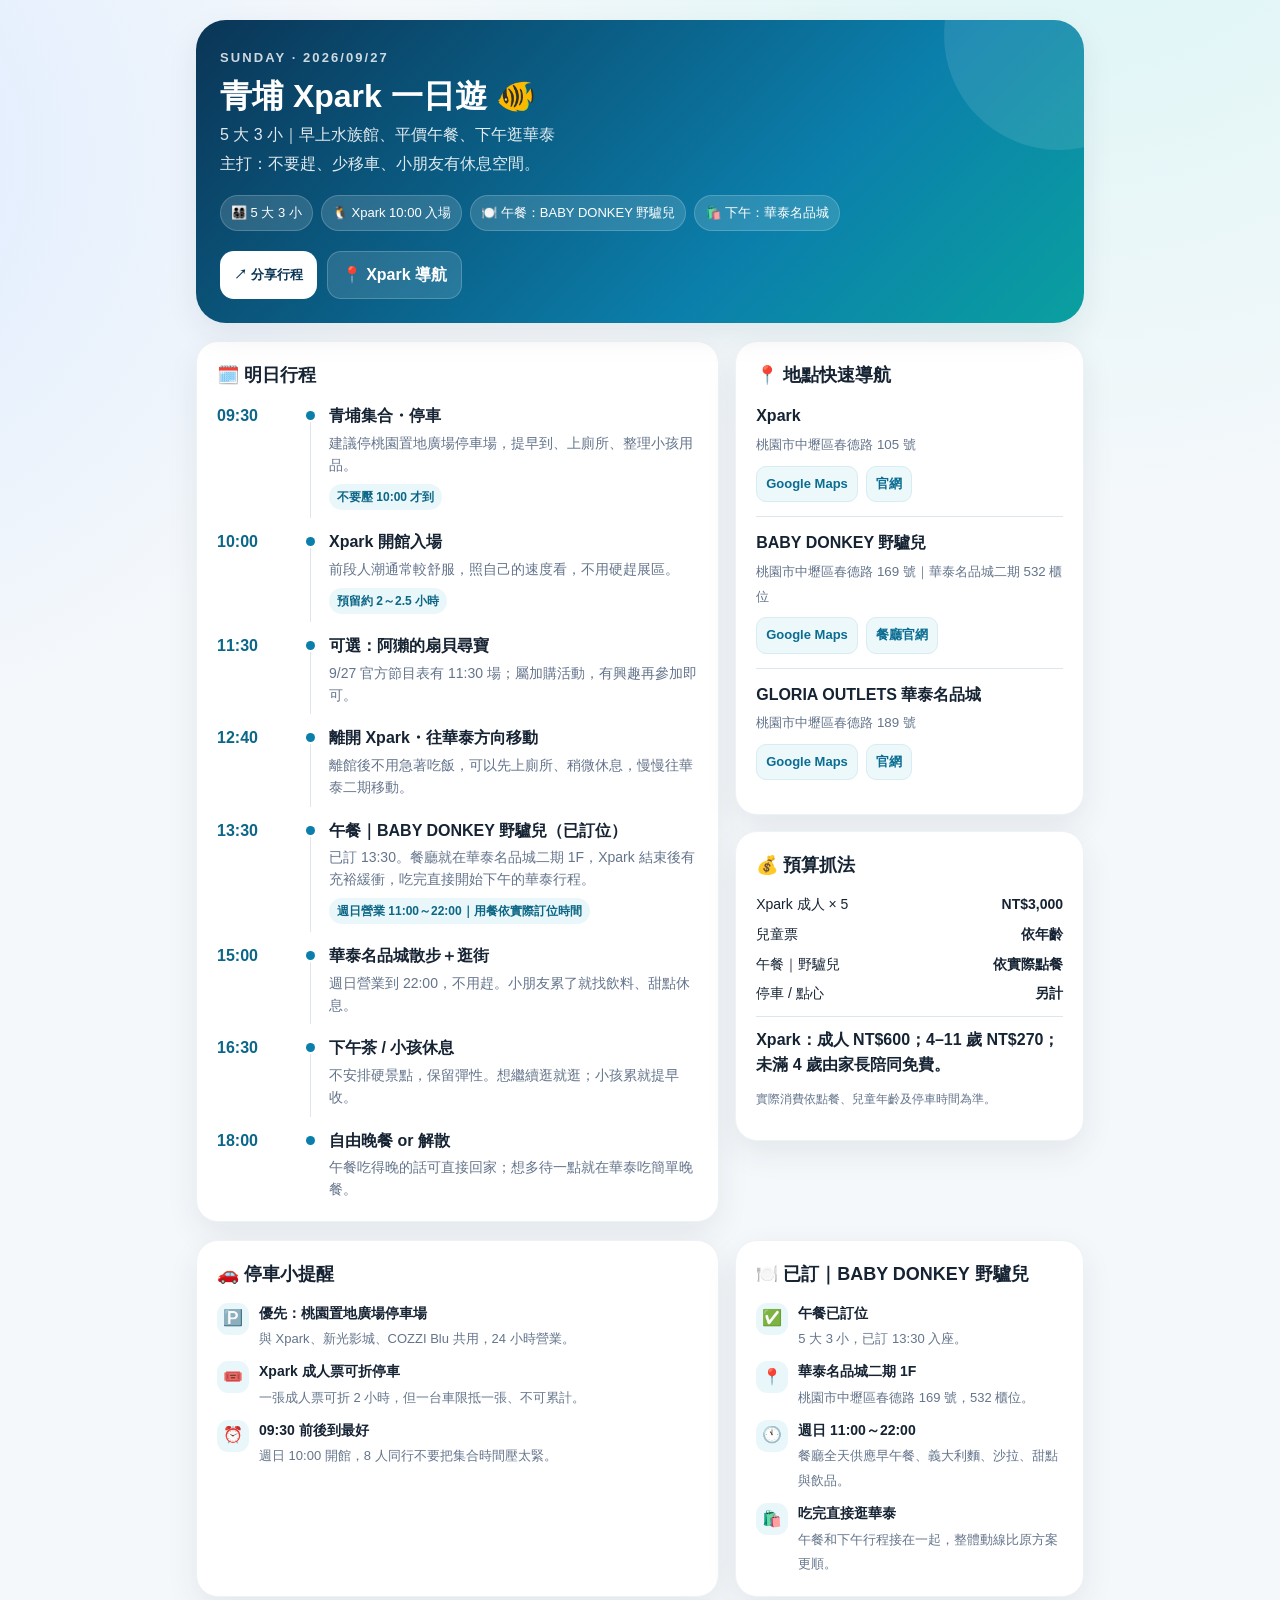
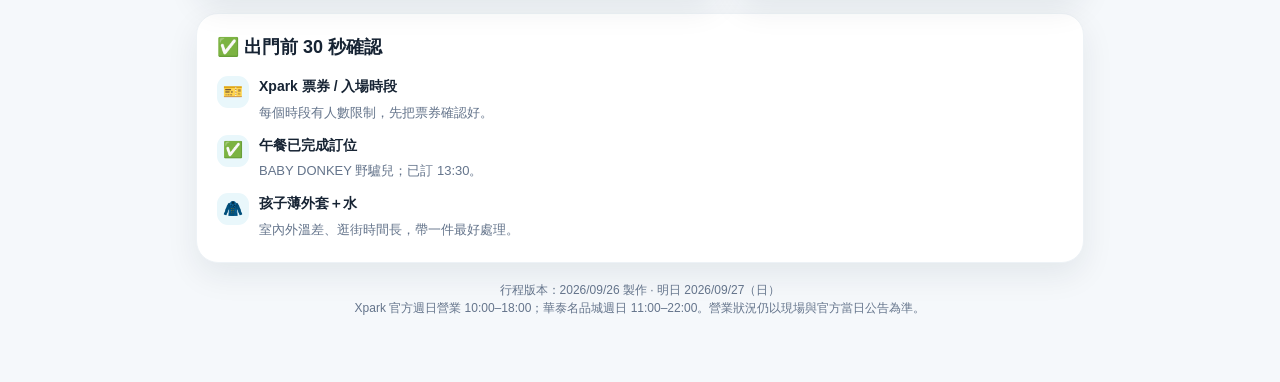
==== index.html @ 24ee6518 "Add Xpark day trip itinerary" ====
<!DOCTYPE html>
<html lang="zh-Hant">
<head>
  <meta charset="utf-8" />
  <meta name="viewport" content="width=device-width, initial-scale=1, viewport-fit=cover" />
  <meta name="theme-color" content="#0b2239" />
  <title>9/27 青埔 Xpark 一日遊｜5大3小</title>
  <style>
    :root{
      --bg:#f5f8fb;
      --card:#ffffff;
      --ink:#162333;
      --muted:#64748b;
      --line:#dde6ef;
      --accent:#0b7fab;
      --accent2:#00a0a0;
      --soft:#e9f7fb;
      --warm:#fff7e8;
      --shadow:0 12px 32px rgba(15,35,55,.08);
      --radius:22px;
    }
    *{box-sizing:border-box}
    html{scroll-behavior:smooth}
    body{
      margin:0;
      font-family:-apple-system,BlinkMacSystemFont,"PingFang TC","Noto Sans TC","Segoe UI",sans-serif;
      color:var(--ink);
      background:
        radial-gradient(circle at 85% -10%, #d9f5f5 0, transparent 30%),
        radial-gradient(circle at -15% 8%, #ddebff 0, transparent 25%),
        var(--bg);
      line-height:1.55;
    }
    .wrap{max-width:920px;margin:0 auto;padding:20px 16px 64px}
    .hero{
      background:linear-gradient(135deg,#0a3556,#0b7fab 65%,#0aa0a0);
      color:#fff;border-radius:30px;padding:28px 24px 24px;
      box-shadow:var(--shadow);position:relative;overflow:hidden;
    }
    .hero:after{
      content:"";position:absolute;width:230px;height:230px;border-radius:50%;
      right:-90px;top:-100px;background:rgba(255,255,255,.10);
    }
    .kicker{font-size:13px;letter-spacing:.16em;opacity:.8;font-weight:700}
    h1{font-size:32px;line-height:1.15;margin:10px 0 8px}
    .hero p{margin:4px 0;color:rgba(255,255,255,.88)}
    .badges{display:flex;flex-wrap:wrap;gap:8px;margin-top:18px}
    .badge{background:rgba(255,255,255,.14);border:1px solid rgba(255,255,255,.18);padding:7px 10px;border-radius:999px;font-size:13px}
    .actions{display:flex;gap:10px;flex-wrap:wrap;margin-top:20px}
    .btn{
      appearance:none;border:0;border-radius:14px;padding:11px 14px;font-weight:700;
      text-decoration:none;display:inline-flex;align-items:center;gap:7px;cursor:pointer;
      background:#fff;color:#0b3555;
    }
    .btn.secondary{background:rgba(255,255,255,.12);color:#fff;border:1px solid rgba(255,255,255,.2)}
    .grid{display:grid;grid-template-columns:1.2fr .8fr;gap:16px;margin-top:18px}
    .card{background:var(--card);border-radius:var(--radius);padding:20px;box-shadow:var(--shadow);border:1px solid #edf2f6}
    .card h2{font-size:18px;margin:0 0 14px}
    .note{background:var(--warm);border:1px solid #f7dfaa;border-radius:16px;padding:13px 14px;font-size:14px}
    .timeline{position:relative;margin-top:2px}
    .event{display:grid;grid-template-columns:74px 18px 1fr;gap:10px;position:relative;padding:0 0 20px}
    .event:last-child{padding-bottom:0}
    .time{font-weight:800;color:#0b6688;font-variant-numeric:tabular-nums}
    .dot{position:relative}
    .dot:before{content:"";position:absolute;top:7px;left:5px;width:9px;height:9px;border-radius:50%;background:var(--accent)}
    .dot:after{content:"";position:absolute;top:18px;left:9px;width:1px;bottom:-8px;background:var(--line)}
    .event:last-child .dot:after{display:none}
    .event h3{margin:0 0 4px;font-size:16px}
    .event p{margin:0;color:var(--muted);font-size:14px}
    .pill{display:inline-block;margin-top:7px;background:var(--soft);color:#0c6685;border-radius:999px;padding:4px 8px;font-size:12px;font-weight:700}
    .place{padding:14px 0;border-top:1px solid var(--line)}
    .place:first-of-type{border-top:0;padding-top:0}
    .place strong{display:block;margin-bottom:3px}
    .place small{color:var(--muted)}
    .links{display:flex;gap:8px;flex-wrap:wrap;margin-top:9px}
    .link{
      text-decoration:none;color:#0a6d91;background:#edf8fb;border:1px solid #d6edf3;
      border-radius:10px;padding:7px 9px;font-size:13px;font-weight:700;
    }
    .budget{display:grid;grid-template-columns:1fr auto;gap:8px 14px;font-size:14px}
    .budget div:nth-child(even){font-weight:800;text-align:right}
    .sum{margin-top:11px;padding-top:11px;border-top:1px solid var(--line);font-weight:800}
    .tips{display:grid;gap:10px}
    .tip{display:flex;gap:10px;align-items:flex-start}
    .ico{width:32px;height:32px;border-radius:11px;background:var(--soft);display:grid;place-items:center;flex:0 0 auto}
    .tip b{display:block;font-size:14px;margin-bottom:2px}
    .tip span{font-size:13px;color:var(--muted)}
    .footer{margin-top:18px;text-align:center;color:var(--muted);font-size:12px}
    .mini{font-size:12px;color:var(--muted)}
    details{border-top:1px solid var(--line);padding-top:12px;margin-top:12px}
    summary{font-weight:800;cursor:pointer}
    ul{margin:8px 0 0 18px;padding:0}
    li{margin:5px 0;color:var(--muted);font-size:14px}
    @media(max-width:760px){
      .grid{grid-template-columns:1fr}
      h1{font-size:28px}
      .hero{padding:24px 20px}
      .wrap{padding:12px 12px 44px}
      .event{grid-template-columns:64px 16px 1fr;gap:8px}
    }
    @media print{
      body{background:#fff}
      .wrap{max-width:none;padding:0}
      .hero,.card{box-shadow:none}
      .actions{display:none}
      a{color:inherit;text-decoration:none}
    }
  </style>
</head>
<body>
<div class="wrap">
  <section class="hero">
    <div class="kicker">SUNDAY · 2026/09/27</div>
    <h1>青埔 Xpark 一日遊 🐠</h1>
    <p>5 大 3 小｜早上水族館、平價午餐、下午逛華泰</p>
    <p>主打：不要趕、少移車、小朋友有休息空間。</p>
    <div class="badges">
      <span class="badge">👨‍👩‍👧‍👦 5 大 3 小</span>
      <span class="badge">🐧 Xpark 10:00 入場</span>
      <span class="badge">🍽️ 午餐：BABY DONKEY 野驢兒</span>
      <span class="badge">🛍️ 下午：華泰名品城</span>
    </div>
    <div class="actions">
      <button class="btn" onclick="shareTrip()">↗ 分享行程</button>
      <a class="btn secondary" href="https://www.google.com/maps/search/?api=1&query=Xpark+桃園" target="_blank">📍 Xpark 導航</a>
    </div>
  </section>

  <div class="grid">
    <section class="card">
      <h2>🗓️ 明日行程</h2>
      <div class="timeline">
        <div class="event">
          <div class="time">09:30</div><div class="dot"></div>
          <div>
            <h3>青埔集合・停車</h3>
            <p>建議停桃園置地廣場停車場，提早到、上廁所、整理小孩用品。</p>
            <span class="pill">不要壓 10:00 才到</span>
          </div>
        </div>
        <div class="event">
          <div class="time">10:00</div><div class="dot"></div>
          <div>
            <h3>Xpark 開館入場</h3>
            <p>前段人潮通常較舒服，照自己的速度看，不用硬趕展區。</p>
            <span class="pill">預留約 2～2.5 小時</span>
          </div>
        </div>
        <div class="event">
          <div class="time">11:30</div><div class="dot"></div>
          <div>
            <h3>可選：阿獺的扇貝尋寶</h3>
            <p>9/27 官方節目表有 11:30 場；屬加購活動，有興趣再參加即可。</p>
          </div>
        </div>
        <div class="event">
          <div class="time">12:40</div><div class="dot"></div>
          <div>
            <h3>離開 Xpark・往華泰方向移動</h3>
            <p>離館後不用急著吃飯，可以先上廁所、稍微休息，慢慢往華泰二期移動。</p>
          </div>
        </div>
        <div class="event">
          <div class="time">13:30</div><div class="dot"></div>
          <div>
            <h3>午餐｜BABY DONKEY 野驢兒（已訂位）</h3>
            <p>已訂 13:30。餐廳就在華泰名品城二期 1F，Xpark 結束後有充裕緩衝，吃完直接開始下午的華泰行程。</p>
            <span class="pill">週日營業 11:00～22:00｜用餐依實際訂位時間</span>
          </div>
        </div>
        <div class="event">
          <div class="time">15:00</div><div class="dot"></div>
          <div>
            <h3>華泰名品城散步＋逛街</h3>
            <p>週日營業到 22:00，不用趕。小朋友累了就找飲料、甜點休息。</p>
          </div>
        </div>
        <div class="event">
          <div class="time">16:30</div><div class="dot"></div>
          <div>
            <h3>下午茶 / 小孩休息</h3>
            <p>不安排硬景點，保留彈性。想繼續逛就逛；小孩累就提早收。</p>
          </div>
        </div>
        <div class="event">
          <div class="time">18:00</div><div class="dot"></div>
          <div>
            <h3>自由晚餐 or 解散</h3>
            <p>午餐吃得晚的話可直接回家；想多待一點就在華泰吃簡單晚餐。</p>
          </div>
        </div>
      </div>
    </section>

    <div>
      <section class="card">
        <h2>📍 地點快速導航</h2>
        <div class="place">
          <strong>Xpark</strong>
          <small>桃園市中壢區春德路 105 號</small>
          <div class="links">
            <a class="link" target="_blank" href="https://www.google.com/maps/search/?api=1&query=Xpark+桃園市中壢區春德路105號">Google Maps</a>
            <a class="link" target="_blank" href="https://www.xpark.com.tw/">官網</a>
          </div>
        </div>
        <div class="place">
          <strong>BABY DONKEY 野驢兒</strong>
          <small>桃園市中壢區春德路 169 號｜華泰名品城二期 532 櫃位</small>
          <div class="links">
            <a class="link" target="_blank" href="https://www.google.com/maps/search/?api=1&query=BABY+DONKEY+野驢兒+華泰名品城">Google Maps</a>
            <a class="link" target="_blank" href="https://www.babydonkey.tw/">餐廳官網</a>
          </div>
        </div>
        <div class="place">
          <strong>GLORIA OUTLETS 華泰名品城</strong>
          <small>桃園市中壢區春德路 189 號</small>
          <div class="links">
            <a class="link" target="_blank" href="https://www.google.com/maps/search/?api=1&query=華泰名品城">Google Maps</a>
            <a class="link" target="_blank" href="https://www.gloriaoutlets.com/chi/">官網</a>
          </div>
        </div>
      </section>

      <section class="card" style="margin-top:16px">
        <h2>💰 預算抓法</h2>
        <div class="budget">
          <div>Xpark 成人 × 5</div><div>NT$3,000</div>
          <div>兒童票</div><div>依年齡</div>
          <div>午餐｜野驢兒</div><div>依實際點餐</div>
          <div>停車 / 點心</div><div>另計</div>
        </div>
        <div class="sum">Xpark：成人 NT$600；4–11 歲 NT$270；未滿 4 歲由家長陪同免費。</div>
        <p class="mini">實際消費依點餐、兒童年齡及停車時間為準。</p>
      </section>
    </div>
  </div>

  <div class="grid">
    <section class="card">
      <h2>🚗 停車小提醒</h2>
      <div class="tips">
        <div class="tip"><div class="ico">🅿️</div><div><b>優先：桃園置地廣場停車場</b><span>與 Xpark、新光影城、COZZI Blu 共用，24 小時營業。</span></div></div>
        <div class="tip"><div class="ico">🎟️</div><div><b>Xpark 成人票可折停車</b><span>一張成人票可折 2 小時，但一台車限抵一張、不可累計。</span></div></div>
        <div class="tip"><div class="ico">⏰</div><div><b>09:30 前後到最好</b><span>週日 10:00 開館，8 人同行不要把集合時間壓太緊。</span></div></div>
      </div>
    </section>

    <section class="card">
      <h2>🍽️ 已訂｜BABY DONKEY 野驢兒</h2>
      <div class="tips">
        <div class="tip"><div class="ico">✅</div><div><b>午餐已訂位</b><span>5 大 3 小，已訂 13:30 入座。</span></div></div>
        <div class="tip"><div class="ico">📍</div><div><b>華泰名品城二期 1F</b><span>桃園市中壢區春德路 169 號，532 櫃位。</span></div></div>
        <div class="tip"><div class="ico">🕚</div><div><b>週日 11:00～22:00</b><span>餐廳全天供應早午餐、義大利麵、沙拉、甜點與飲品。</span></div></div>
        <div class="tip"><div class="ico">🛍️</div><div><b>吃完直接逛華泰</b><span>午餐和下午行程接在一起，整體動線比原方案更順。</span></div></div>
      </div>
    </section>
  </div>

  <section class="card" style="margin-top:16px">
    <h2>✅ 出門前 30 秒確認</h2>
    <div class="tips">
      <div class="tip"><div class="ico">🎫</div><div><b>Xpark 票券 / 入場時段</b><span>每個時段有人數限制，先把票券確認好。</span></div></div>
      <div class="tip"><div class="ico">✅</div><div><b>午餐已完成訂位</b><span>BABY DONKEY 野驢兒；已訂 13:30。</span></div></div>
      <div class="tip"><div class="ico">🧥</div><div><b>孩子薄外套＋水</b><span>室內外溫差、逛街時間長，帶一件最好處理。</span></div></div>
    </div>
  </section>

  <div class="footer">
    行程版本：2026/09/26 製作 · 明日 2026/09/27（日）<br>
    Xpark 官方週日營業 10:00–18:00；華泰名品城週日 11:00–22:00。營業狀況仍以現場與官方當日公告為準。
  </div>
</div>

<script>
async function shareTrip(){
  const data = {
    title: '9/27 青埔 Xpark 一日遊',
    text: '明天 5 大 3 小：10:00 Xpark → 13:30 BABY DONKEY 野驢兒 → 15:00 華泰名品城'
  };
  try{
    if(navigator.share){
      await navigator.share(data);
    }else{
      await navigator.clipboard.writeText(data.text);
      alert('行程重點已複製，可以貼到 LINE！');
    }
  }catch(e){}
}
</script>
</body>
</html>
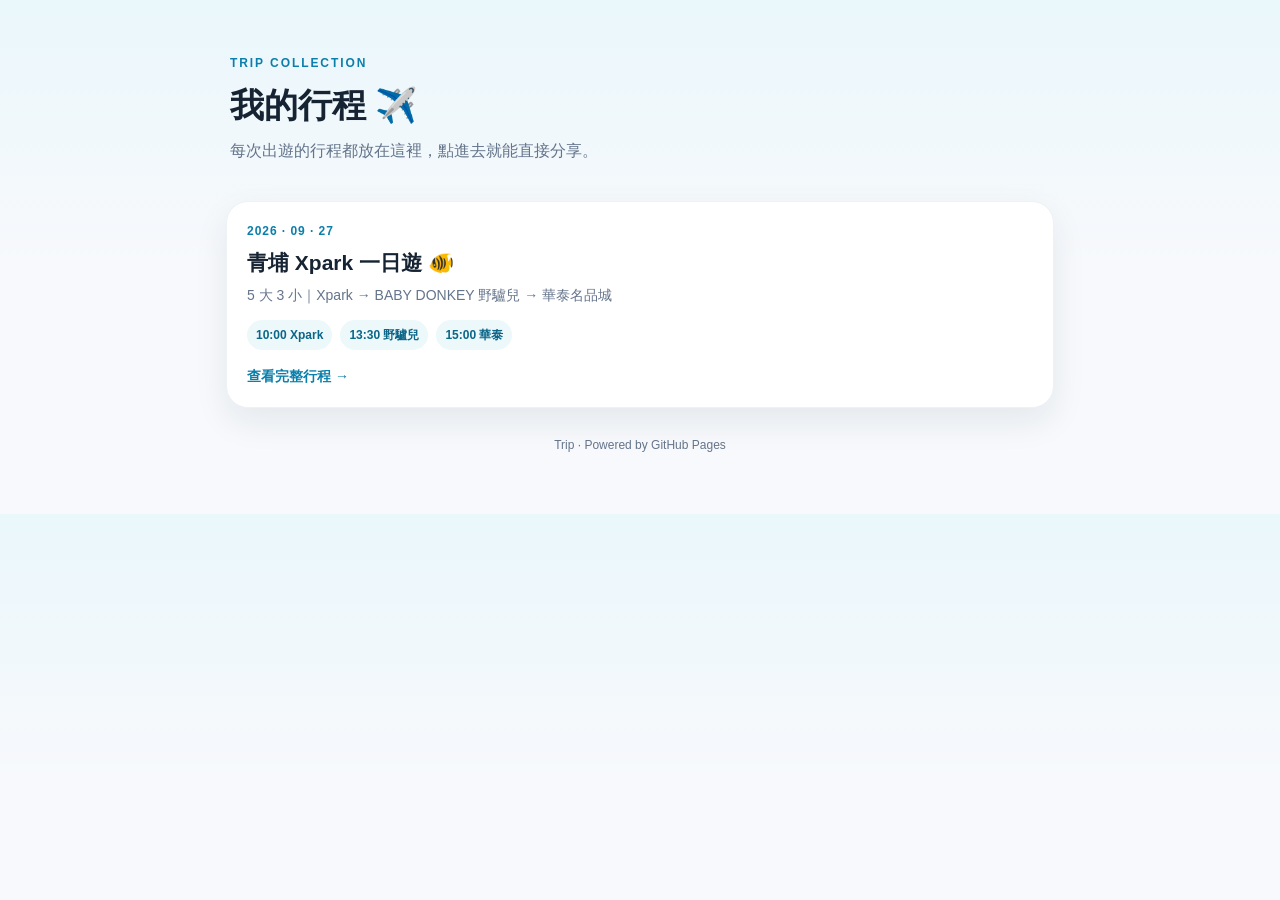
==== commit 26935fae: "Turn Trip root into itinerary hub" ====
--- a/index.html
+++ b/index.html
@@ -1,291 +1,49 @@
 <!DOCTYPE html>
 <html lang="zh-Hant">
 <head>
-  <meta charset="utf-8" />
-  <meta name="viewport" content="width=device-width, initial-scale=1, viewport-fit=cover" />
-  <meta name="theme-color" content="#0b2239" />
-  <title>9/27 青埔 Xpark 一日遊｜5大3小</title>
-  <style>
-    :root{
-      --bg:#f5f8fb;
-      --card:#ffffff;
-      --ink:#162333;
-      --muted:#64748b;
-      --line:#dde6ef;
-      --accent:#0b7fab;
-      --accent2:#00a0a0;
-      --soft:#e9f7fb;
-      --warm:#fff7e8;
-      --shadow:0 12px 32px rgba(15,35,55,.08);
-      --radius:22px;
-    }
-    *{box-sizing:border-box}
-    html{scroll-behavior:smooth}
-    body{
-      margin:0;
-      font-family:-apple-system,BlinkMacSystemFont,"PingFang TC","Noto Sans TC","Segoe UI",sans-serif;
-      color:var(--ink);
-      background:
-        radial-gradient(circle at 85% -10%, #d9f5f5 0, transparent 30%),
-        radial-gradient(circle at -15% 8%, #ddebff 0, transparent 25%),
-        var(--bg);
-      line-height:1.55;
-    }
-    .wrap{max-width:920px;margin:0 auto;padding:20px 16px 64px}
-    .hero{
-      background:linear-gradient(135deg,#0a3556,#0b7fab 65%,#0aa0a0);
-      color:#fff;border-radius:30px;padding:28px 24px 24px;
-      box-shadow:var(--shadow);position:relative;overflow:hidden;
-    }
-    .hero:after{
-      content:"";position:absolute;width:230px;height:230px;border-radius:50%;
-      right:-90px;top:-100px;background:rgba(255,255,255,.10);
-    }
-    .kicker{font-size:13px;letter-spacing:.16em;opacity:.8;font-weight:700}
-    h1{font-size:32px;line-height:1.15;margin:10px 0 8px}
-    .hero p{margin:4px 0;color:rgba(255,255,255,.88)}
-    .badges{display:flex;flex-wrap:wrap;gap:8px;margin-top:18px}
-    .badge{background:rgba(255,255,255,.14);border:1px solid rgba(255,255,255,.18);padding:7px 10px;border-radius:999px;font-size:13px}
-    .actions{display:flex;gap:10px;flex-wrap:wrap;margin-top:20px}
-    .btn{
-      appearance:none;border:0;border-radius:14px;padding:11px 14px;font-weight:700;
-      text-decoration:none;display:inline-flex;align-items:center;gap:7px;cursor:pointer;
-      background:#fff;color:#0b3555;
-    }
-    .btn.secondary{background:rgba(255,255,255,.12);color:#fff;border:1px solid rgba(255,255,255,.2)}
-    .grid{display:grid;grid-template-columns:1.2fr .8fr;gap:16px;margin-top:18px}
-    .card{background:var(--card);border-radius:var(--radius);padding:20px;box-shadow:var(--shadow);border:1px solid #edf2f6}
-    .card h2{font-size:18px;margin:0 0 14px}
-    .note{background:var(--warm);border:1px solid #f7dfaa;border-radius:16px;padding:13px 14px;font-size:14px}
-    .timeline{position:relative;margin-top:2px}
-    .event{display:grid;grid-template-columns:74px 18px 1fr;gap:10px;position:relative;padding:0 0 20px}
-    .event:last-child{padding-bottom:0}
-    .time{font-weight:800;color:#0b6688;font-variant-numeric:tabular-nums}
-    .dot{position:relative}
-    .dot:before{content:"";position:absolute;top:7px;left:5px;width:9px;height:9px;border-radius:50%;background:var(--accent)}
-    .dot:after{content:"";position:absolute;top:18px;left:9px;width:1px;bottom:-8px;background:var(--line)}
-    .event:last-child .dot:after{display:none}
-    .event h3{margin:0 0 4px;font-size:16px}
-    .event p{margin:0;color:var(--muted);font-size:14px}
-    .pill{display:inline-block;margin-top:7px;background:var(--soft);color:#0c6685;border-radius:999px;padding:4px 8px;font-size:12px;font-weight:700}
-    .place{padding:14px 0;border-top:1px solid var(--line)}
-    .place:first-of-type{border-top:0;padding-top:0}
-    .place strong{display:block;margin-bottom:3px}
-    .place small{color:var(--muted)}
-    .links{display:flex;gap:8px;flex-wrap:wrap;margin-top:9px}
-    .link{
-      text-decoration:none;color:#0a6d91;background:#edf8fb;border:1px solid #d6edf3;
-      border-radius:10px;padding:7px 9px;font-size:13px;font-weight:700;
-    }
-    .budget{display:grid;grid-template-columns:1fr auto;gap:8px 14px;font-size:14px}
-    .budget div:nth-child(even){font-weight:800;text-align:right}
-    .sum{margin-top:11px;padding-top:11px;border-top:1px solid var(--line);font-weight:800}
-    .tips{display:grid;gap:10px}
-    .tip{display:flex;gap:10px;align-items:flex-start}
-    .ico{width:32px;height:32px;border-radius:11px;background:var(--soft);display:grid;place-items:center;flex:0 0 auto}
-    .tip b{display:block;font-size:14px;margin-bottom:2px}
-    .tip span{font-size:13px;color:var(--muted)}
-    .footer{margin-top:18px;text-align:center;color:var(--muted);font-size:12px}
-    .mini{font-size:12px;color:var(--muted)}
-    details{border-top:1px solid var(--line);padding-top:12px;margin-top:12px}
-    summary{font-weight:800;cursor:pointer}
-    ul{margin:8px 0 0 18px;padding:0}
-    li{margin:5px 0;color:var(--muted);font-size:14px}
-    @media(max-width:760px){
-      .grid{grid-template-columns:1fr}
-      h1{font-size:28px}
-      .hero{padding:24px 20px}
-      .wrap{padding:12px 12px 44px}
-      .event{grid-template-columns:64px 16px 1fr;gap:8px}
-    }
-    @media print{
-      body{background:#fff}
-      .wrap{max-width:none;padding:0}
-      .hero,.card{box-shadow:none}
-      .actions{display:none}
-      a{color:inherit;text-decoration:none}
-    }
-  </style>
+<meta charset="utf-8">
+<meta name="viewport" content="width=device-width, initial-scale=1">
+<meta name="theme-color" content="#0b2239">
+<title>Trip｜Edison 的行程</title>
+<style>
+:root{--bg:#f5f8fb;--card:#fff;--ink:#162333;--muted:#64748b;--accent:#0b7fab;--line:#e4ebf1;--shadow:0 14px 34px rgba(15,35,55,.08)}
+*{box-sizing:border-box}body{margin:0;font-family:-apple-system,BlinkMacSystemFont,"PingFang TC","Noto Sans TC","Segoe UI",sans-serif;color:var(--ink);background:linear-gradient(180deg,#eaf7fb 0,#f7f9fc 260px);line-height:1.5}
+.wrap{max-width:860px;margin:auto;padding:26px 16px 60px}
+.hero{padding:28px 4px 22px}.eyebrow{font-size:12px;font-weight:800;letter-spacing:.16em;color:var(--accent)}h1{font-size:34px;margin:8px 0 8px}.sub{color:var(--muted);margin:0}
+.grid{display:grid;gap:16px;margin-top:16px}
+.card{display:block;text-decoration:none;color:inherit;background:var(--card);border:1px solid #edf2f6;border-radius:22px;padding:20px;box-shadow:var(--shadow);transition:.18s ease}
+.card:active{transform:scale(.99)}
+.date{font-size:12px;font-weight:800;color:var(--accent);letter-spacing:.08em}
+.card h2{font-size:21px;margin:7px 0 6px}.meta{display:flex;gap:8px;flex-wrap:wrap;margin-top:14px}
+.pill{font-size:12px;font-weight:700;background:#edf8fb;color:#0b6688;padding:6px 9px;border-radius:999px}
+.desc{font-size:14px;color:var(--muted);margin:0}
+.arrow{margin-top:16px;font-size:14px;font-weight:800;color:var(--accent)}
+.footer{margin-top:28px;color:var(--muted);font-size:12px;text-align:center}
+</style>
 </head>
 <body>
 <div class="wrap">
-  <section class="hero">
-    <div class="kicker">SUNDAY · 2026/09/27</div>
-    <h1>青埔 Xpark 一日遊 🐠</h1>
-    <p>5 大 3 小｜早上水族館、平價午餐、下午逛華泰</p>
-    <p>主打：不要趕、少移車、小朋友有休息空間。</p>
-    <div class="badges">
-      <span class="badge">👨‍👩‍👧‍👦 5 大 3 小</span>
-      <span class="badge">🐧 Xpark 10:00 入場</span>
-      <span class="badge">🍽️ 午餐：BABY DONKEY 野驢兒</span>
-      <span class="badge">🛍️ 下午：華泰名品城</span>
-    </div>
-    <div class="actions">
-      <button class="btn" onclick="shareTrip()">↗ 分享行程</button>
-      <a class="btn secondary" href="https://www.google.com/maps/search/?api=1&query=Xpark+桃園" target="_blank">📍 Xpark 導航</a>
-    </div>
-  </section>
+  <header class="hero">
+    <div class="eyebrow">TRIP COLLECTION</div>
+    <h1>我的行程 ✈️</h1>
+    <p class="sub">每次出遊的行程都放在這裡，點進去就能直接分享。</p>
+  </header>
 
-  <div class="grid">
-    <section class="card">
-      <h2>🗓️ 明日行程</h2>
-      <div class="timeline">
-        <div class="event">
-          <div class="time">09:30</div><div class="dot"></div>
-          <div>
-            <h3>青埔集合・停車</h3>
-            <p>建議停桃園置地廣場停車場，提早到、上廁所、整理小孩用品。</p>
-            <span class="pill">不要壓 10:00 才到</span>
-          </div>
-        </div>
-        <div class="event">
-          <div class="time">10:00</div><div class="dot"></div>
-          <div>
-            <h3>Xpark 開館入場</h3>
-            <p>前段人潮通常較舒服，照自己的速度看，不用硬趕展區。</p>
-            <span class="pill">預留約 2～2.5 小時</span>
-          </div>
-        </div>
-        <div class="event">
-          <div class="time">11:30</div><div class="dot"></div>
-          <div>
-            <h3>可選：阿獺的扇貝尋寶</h3>
-            <p>9/27 官方節目表有 11:30 場；屬加購活動，有興趣再參加即可。</p>
-          </div>
-        </div>
-        <div class="event">
-          <div class="time">12:40</div><div class="dot"></div>
-          <div>
-            <h3>離開 Xpark・往華泰方向移動</h3>
-            <p>離館後不用急著吃飯，可以先上廁所、稍微休息，慢慢往華泰二期移動。</p>
-          </div>
-        </div>
-        <div class="event">
-          <div class="time">13:30</div><div class="dot"></div>
-          <div>
-            <h3>午餐｜BABY DONKEY 野驢兒（已訂位）</h3>
-            <p>已訂 13:30。餐廳就在華泰名品城二期 1F，Xpark 結束後有充裕緩衝，吃完直接開始下午的華泰行程。</p>
-            <span class="pill">週日營業 11:00～22:00｜用餐依實際訂位時間</span>
-          </div>
-        </div>
-        <div class="event">
-          <div class="time">15:00</div><div class="dot"></div>
-          <div>
-            <h3>華泰名品城散步＋逛街</h3>
-            <p>週日營業到 22:00，不用趕。小朋友累了就找飲料、甜點休息。</p>
-          </div>
-        </div>
-        <div class="event">
-          <div class="time">16:30</div><div class="dot"></div>
-          <div>
-            <h3>下午茶 / 小孩休息</h3>
-            <p>不安排硬景點，保留彈性。想繼續逛就逛；小孩累就提早收。</p>
-          </div>
-        </div>
-        <div class="event">
-          <div class="time">18:00</div><div class="dot"></div>
-          <div>
-            <h3>自由晚餐 or 解散</h3>
-            <p>午餐吃得晚的話可直接回家；想多待一點就在華泰吃簡單晚餐。</p>
-          </div>
-        </div>
+  <main class="grid">
+    <a class="card" href="./xpark-2026-09-27/">
+      <div class="date">2026 · 09 · 27</div>
+      <h2>青埔 Xpark 一日遊 🐠</h2>
+      <p class="desc">5 大 3 小｜Xpark → BABY DONKEY 野驢兒 → 華泰名品城</p>
+      <div class="meta">
+        <span class="pill">10:00 Xpark</span>
+        <span class="pill">13:30 野驢兒</span>
+        <span class="pill">15:00 華泰</span>
       </div>
-    </section>
+      <div class="arrow">查看完整行程 →</div>
+    </a>
+  </main>
 
-    <div>
-      <section class="card">
-        <h2>📍 地點快速導航</h2>
-        <div class="place">
-          <strong>Xpark</strong>
-          <small>桃園市中壢區春德路 105 號</small>
-          <div class="links">
-            <a class="link" target="_blank" href="https://www.google.com/maps/search/?api=1&query=Xpark+桃園市中壢區春德路105號">Google Maps</a>
-            <a class="link" target="_blank" href="https://www.xpark.com.tw/">官網</a>
-          </div>
-        </div>
-        <div class="place">
-          <strong>BABY DONKEY 野驢兒</strong>
-          <small>桃園市中壢區春德路 169 號｜華泰名品城二期 532 櫃位</small>
-          <div class="links">
-            <a class="link" target="_blank" href="https://www.google.com/maps/search/?api=1&query=BABY+DONKEY+野驢兒+華泰名品城">Google Maps</a>
-            <a class="link" target="_blank" href="https://www.babydonkey.tw/">餐廳官網</a>
-          </div>
-        </div>
-        <div class="place">
-          <strong>GLORIA OUTLETS 華泰名品城</strong>
-          <small>桃園市中壢區春德路 189 號</small>
-          <div class="links">
-            <a class="link" target="_blank" href="https://www.google.com/maps/search/?api=1&query=華泰名品城">Google Maps</a>
-            <a class="link" target="_blank" href="https://www.gloriaoutlets.com/chi/">官網</a>
-          </div>
-        </div>
-      </section>
-
-      <section class="card" style="margin-top:16px">
-        <h2>💰 預算抓法</h2>
-        <div class="budget">
-          <div>Xpark 成人 × 5</div><div>NT$3,000</div>
-          <div>兒童票</div><div>依年齡</div>
-          <div>午餐｜野驢兒</div><div>依實際點餐</div>
-          <div>停車 / 點心</div><div>另計</div>
-        </div>
-        <div class="sum">Xpark：成人 NT$600；4–11 歲 NT$270；未滿 4 歲由家長陪同免費。</div>
-        <p class="mini">實際消費依點餐、兒童年齡及停車時間為準。</p>
-      </section>
-    </div>
-  </div>
-
-  <div class="grid">
-    <section class="card">
-      <h2>🚗 停車小提醒</h2>
-      <div class="tips">
-        <div class="tip"><div class="ico">🅿️</div><div><b>優先：桃園置地廣場停車場</b><span>與 Xpark、新光影城、COZZI Blu 共用，24 小時營業。</span></div></div>
-        <div class="tip"><div class="ico">🎟️</div><div><b>Xpark 成人票可折停車</b><span>一張成人票可折 2 小時，但一台車限抵一張、不可累計。</span></div></div>
-        <div class="tip"><div class="ico">⏰</div><div><b>09:30 前後到最好</b><span>週日 10:00 開館，8 人同行不要把集合時間壓太緊。</span></div></div>
-      </div>
-    </section>
-
-    <section class="card">
-      <h2>🍽️ 已訂｜BABY DONKEY 野驢兒</h2>
-      <div class="tips">
-        <div class="tip"><div class="ico">✅</div><div><b>午餐已訂位</b><span>5 大 3 小，已訂 13:30 入座。</span></div></div>
-        <div class="tip"><div class="ico">📍</div><div><b>華泰名品城二期 1F</b><span>桃園市中壢區春德路 169 號，532 櫃位。</span></div></div>
-        <div class="tip"><div class="ico">🕚</div><div><b>週日 11:00～22:00</b><span>餐廳全天供應早午餐、義大利麵、沙拉、甜點與飲品。</span></div></div>
-        <div class="tip"><div class="ico">🛍️</div><div><b>吃完直接逛華泰</b><span>午餐和下午行程接在一起，整體動線比原方案更順。</span></div></div>
-      </div>
-    </section>
-  </div>
-
-  <section class="card" style="margin-top:16px">
-    <h2>✅ 出門前 30 秒確認</h2>
-    <div class="tips">
-      <div class="tip"><div class="ico">🎫</div><div><b>Xpark 票券 / 入場時段</b><span>每個時段有人數限制，先把票券確認好。</span></div></div>
-      <div class="tip"><div class="ico">✅</div><div><b>午餐已完成訂位</b><span>BABY DONKEY 野驢兒；已訂 13:30。</span></div></div>
-      <div class="tip"><div class="ico">🧥</div><div><b>孩子薄外套＋水</b><span>室內外溫差、逛街時間長，帶一件最好處理。</span></div></div>
-    </div>
-  </section>
-
-  <div class="footer">
-    行程版本：2026/09/26 製作 · 明日 2026/09/27（日）<br>
-    Xpark 官方週日營業 10:00–18:00；華泰名品城週日 11:00–22:00。營業狀況仍以現場與官方當日公告為準。
-  </div>
+  <div class="footer">Trip · Powered by GitHub Pages</div>
 </div>
-
-<script>
-async function shareTrip(){
-  const data = {
-    title: '9/27 青埔 Xpark 一日遊',
-    text: '明天 5 大 3 小：10:00 Xpark → 13:30 BABY DONKEY 野驢兒 → 15:00 華泰名品城'
-  };
-  try{
-    if(navigator.share){
-      await navigator.share(data);
-    }else{
-      await navigator.clipboard.writeText(data.text);
-      alert('行程重點已複製，可以貼到 LINE！');
-    }
-  }catch(e){}
-}
-</script>
 </body>
 </html>
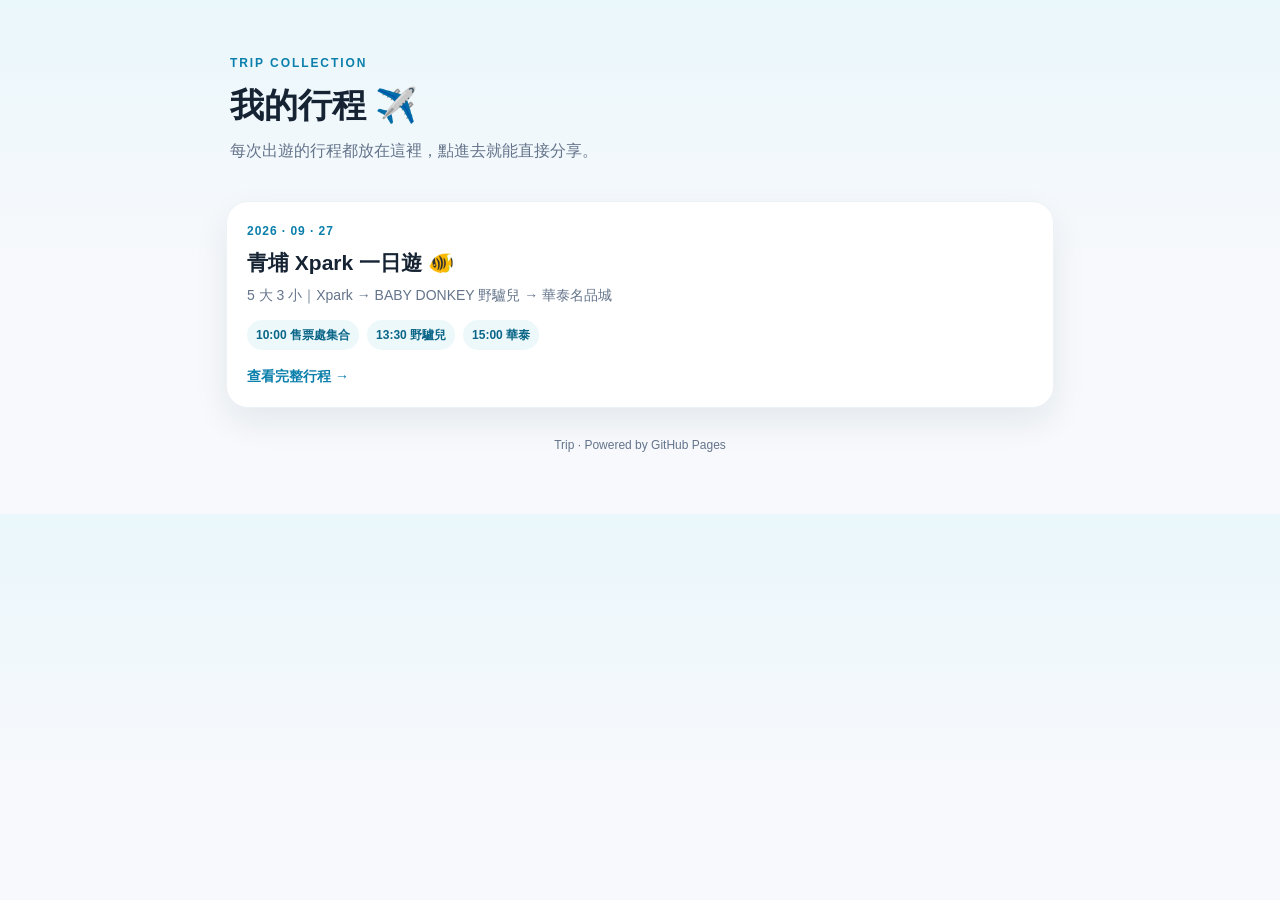
==== commit 993d4579: "Update trip hub meeting detail" ====
--- a/index.html
+++ b/index.html
@@ -35,7 +35,7 @@
       <h2>青埔 Xpark 一日遊 🐠</h2>
       <p class="desc">5 大 3 小｜Xpark → BABY DONKEY 野驢兒 → 華泰名品城</p>
       <div class="meta">
-        <span class="pill">10:00 Xpark</span>
+        <span class="pill">10:00 售票處集合</span>
         <span class="pill">13:30 野驢兒</span>
         <span class="pill">15:00 華泰</span>
       </div>
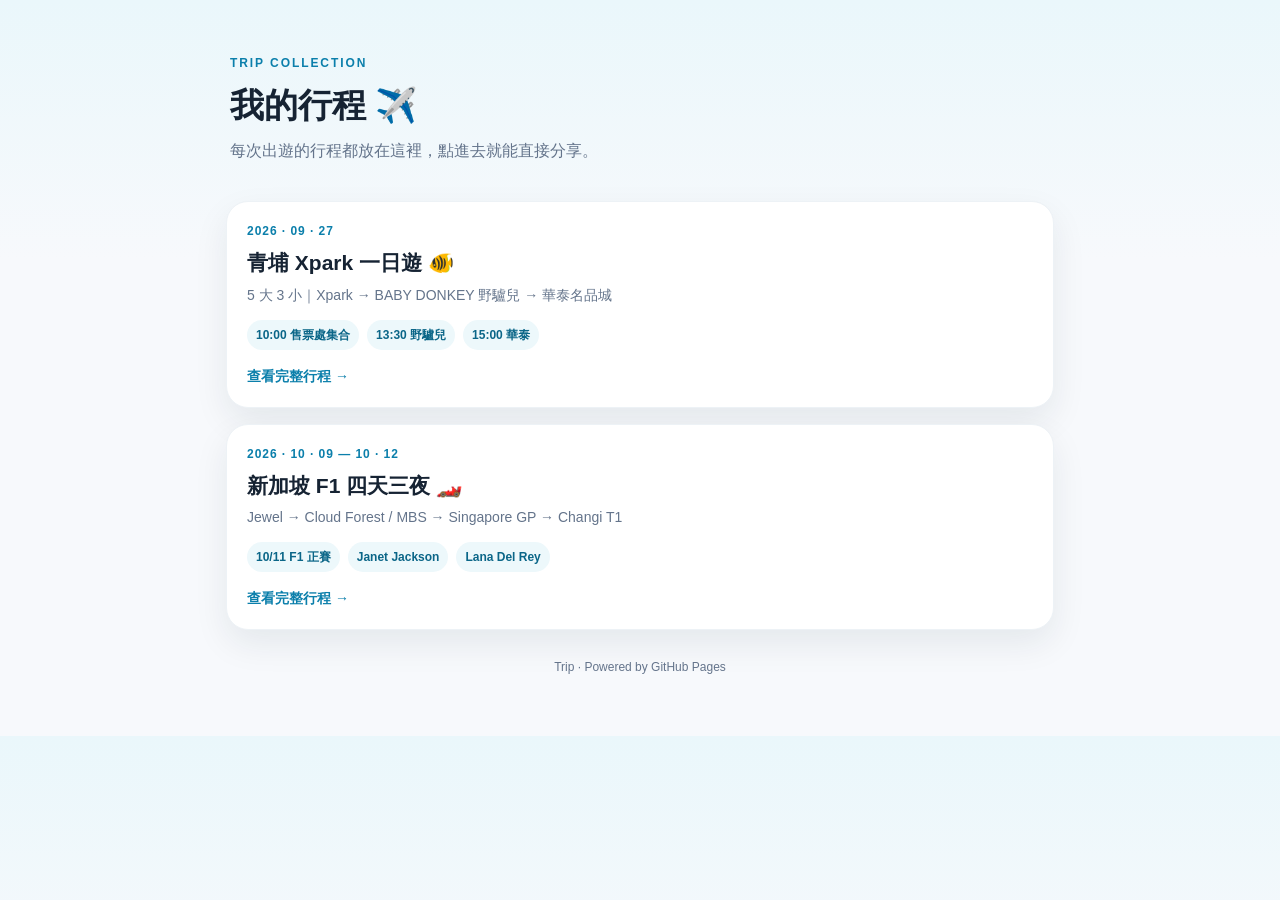
==== commit 2f011d16: "Add Singapore F1 trip to Trip homepage" ====
--- a/index.html
+++ b/index.html
@@ -41,6 +41,18 @@
       </div>
       <div class="arrow">查看完整行程 →</div>
     </a>
+
+    <a class="card" href="./singapore-f1-2026-10-09/">
+      <div class="date">2026 · 10 · 09 — 10 · 12</div>
+      <h2>新加坡 F1 四天三夜 🏎️</h2>
+      <p class="desc">Jewel → Cloud Forest / MBS → Singapore GP → Changi T1</p>
+      <div class="meta">
+        <span class="pill">10/11 F1 正賽</span>
+        <span class="pill">Janet Jackson</span>
+        <span class="pill">Lana Del Rey</span>
+      </div>
+      <div class="arrow">查看完整行程 →</div>
+    </a>
   </main>
 
   <div class="footer">Trip · Powered by GitHub Pages</div>
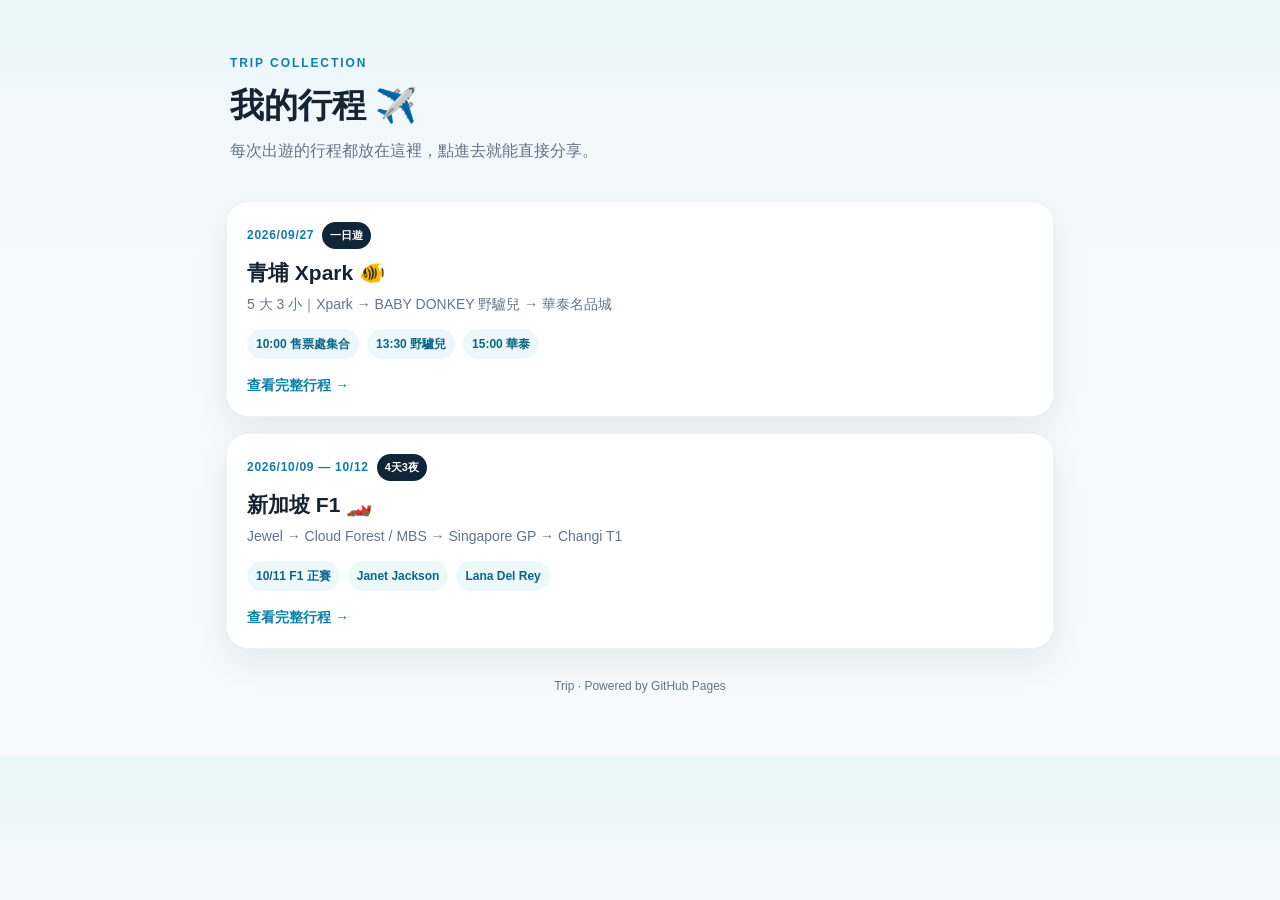
==== commit 364851aa: "Show day trip and multi-day duration labels on Trip homepage" ====
--- a/index.html
+++ b/index.html
@@ -13,8 +13,10 @@
 .grid{display:grid;gap:16px;margin-top:16px}
 .card{display:block;text-decoration:none;color:inherit;background:var(--card);border:1px solid #edf2f6;border-radius:22px;padding:20px;box-shadow:var(--shadow);transition:.18s ease}
 .card:active{transform:scale(.99)}
-.date{font-size:12px;font-weight:800;color:var(--accent);letter-spacing:.08em}
-.card h2{font-size:21px;margin:7px 0 6px}.meta{display:flex;gap:8px;flex-wrap:wrap;margin-top:14px}
+.tripline{display:flex;align-items:center;gap:8px;flex-wrap:wrap}
+.date{font-size:12px;font-weight:800;color:var(--accent);letter-spacing:.06em}
+.triptype{font-size:11px;font-weight:900;background:#102638;color:#fff;padding:5px 8px;border-radius:999px}
+.card h2{font-size:21px;margin:8px 0 6px}.meta{display:flex;gap:8px;flex-wrap:wrap;margin-top:14px}
 .pill{font-size:12px;font-weight:700;background:#edf8fb;color:#0b6688;padding:6px 9px;border-radius:999px}
 .desc{font-size:14px;color:var(--muted);margin:0}
 .arrow{margin-top:16px;font-size:14px;font-weight:800;color:var(--accent)}
@@ -31,8 +33,11 @@
 
   <main class="grid">
     <a class="card" href="./xpark-2026-09-27/">
-      <div class="date">2026 · 09 · 27</div>
-      <h2>青埔 Xpark 一日遊 🐠</h2>
+      <div class="tripline">
+        <div class="date">2026/09/27</div>
+        <span class="triptype">一日遊</span>
+      </div>
+      <h2>青埔 Xpark 🐠</h2>
       <p class="desc">5 大 3 小｜Xpark → BABY DONKEY 野驢兒 → 華泰名品城</p>
       <div class="meta">
         <span class="pill">10:00 售票處集合</span>
@@ -43,8 +48,11 @@
     </a>
 
     <a class="card" href="./singapore-f1-2026-10-09/">
-      <div class="date">2026 · 10 · 09 — 10 · 12</div>
-      <h2>新加坡 F1 四天三夜 🏎️</h2>
+      <div class="tripline">
+        <div class="date">2026/10/09 — 10/12</div>
+        <span class="triptype">4天3夜</span>
+      </div>
+      <h2>新加坡 F1 🏎️</h2>
       <p class="desc">Jewel → Cloud Forest / MBS → Singapore GP → Changi T1</p>
       <div class="meta">
         <span class="pill">10/11 F1 正賽</span>
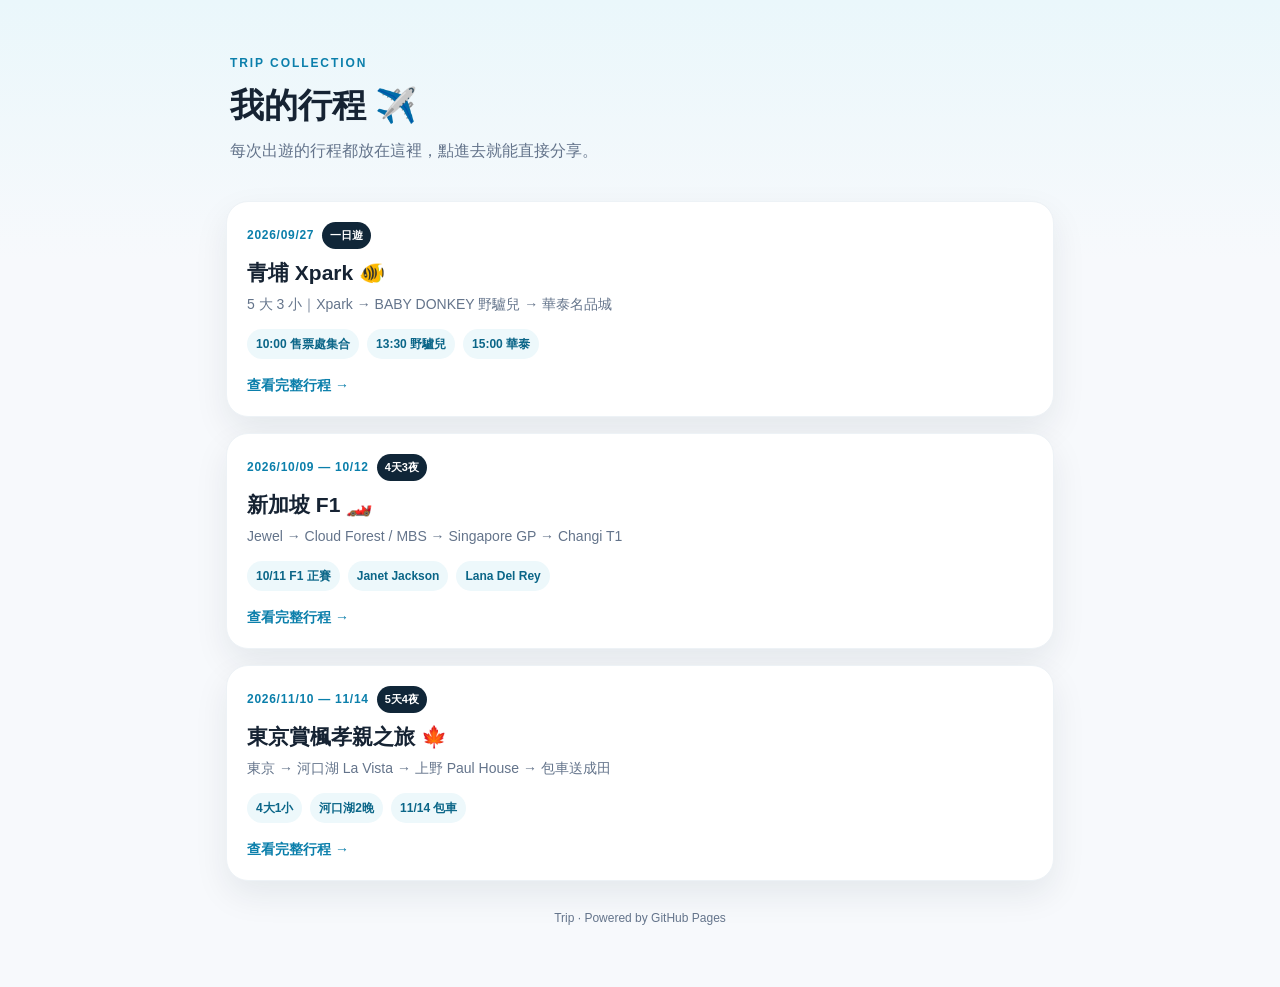
==== commit 88e7f256: "Add Tokyo autumn trip to Trip homepage" ====
--- a/index.html
+++ b/index.html
@@ -61,6 +61,21 @@
       </div>
       <div class="arrow">查看完整行程 →</div>
     </a>
+    <a class="card" href="./tokyo-autumn-2026-11-10/">
+      <div class="tripline">
+        <div class="date">2026/11/10 — 11/14</div>
+        <span class="triptype">5天4夜</span>
+      </div>
+      <h2>東京賞楓孝親之旅 🍁</h2>
+      <p class="desc">東京 → 河口湖 La Vista → 上野 Paul House → 包車送成田</p>
+      <div class="meta">
+        <span class="pill">4大1小</span>
+        <span class="pill">河口湖2晚</span>
+        <span class="pill">11/14 包車</span>
+      </div>
+      <div class="arrow">查看完整行程 →</div>
+    </a>
+
   </main>
 
   <div class="footer">Trip · Powered by GitHub Pages</div>
